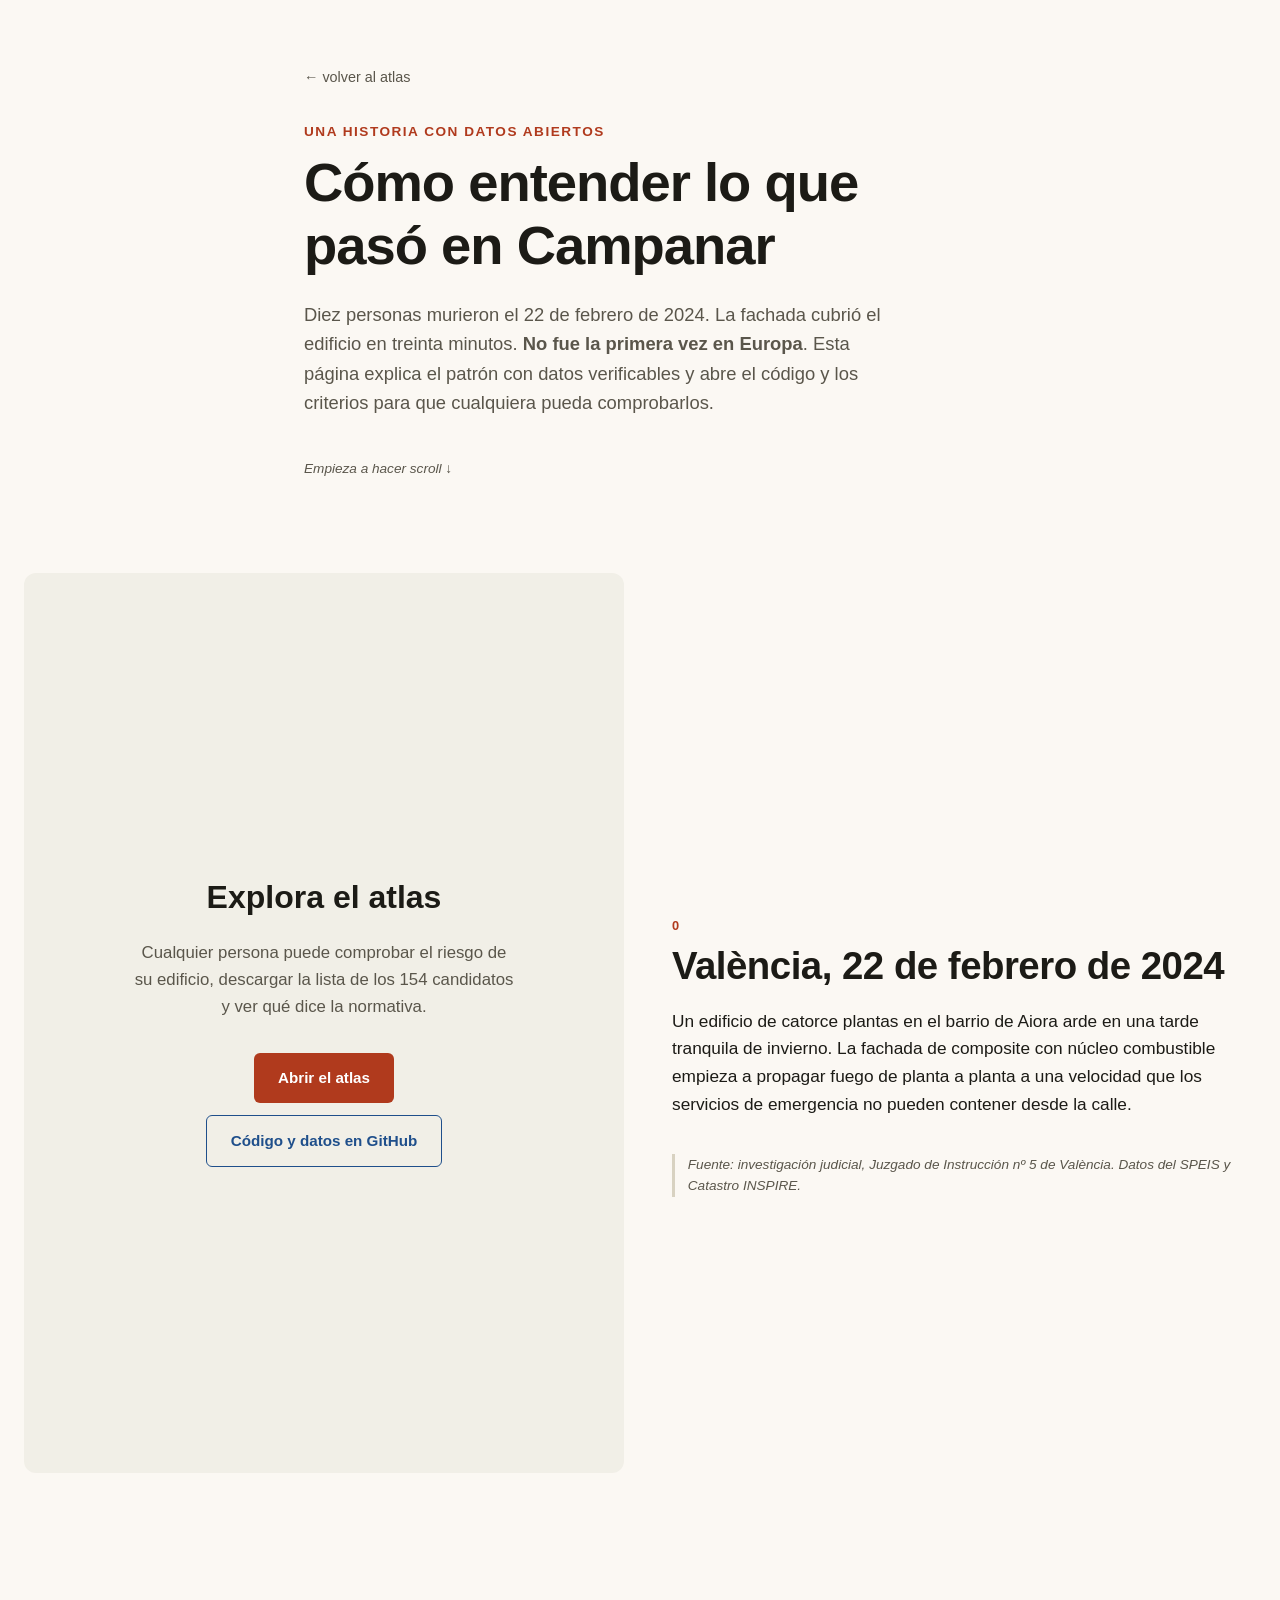
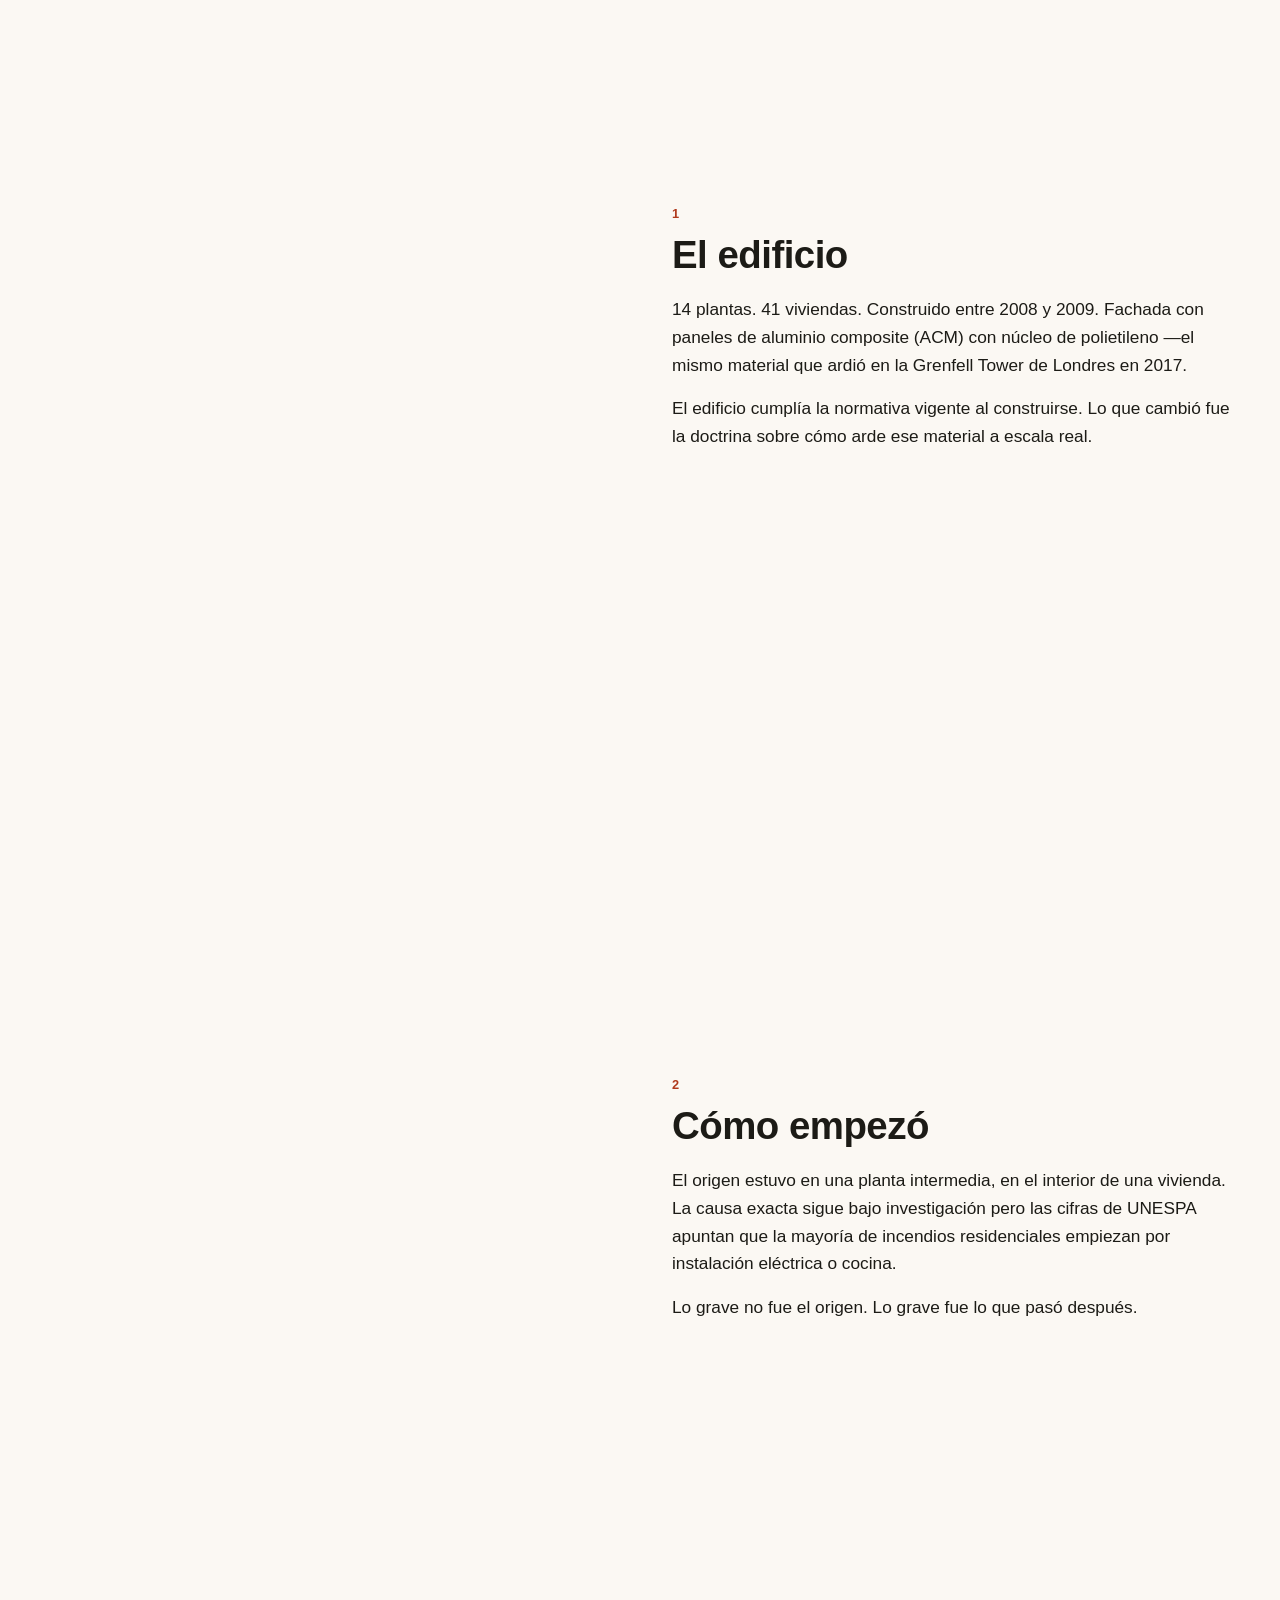
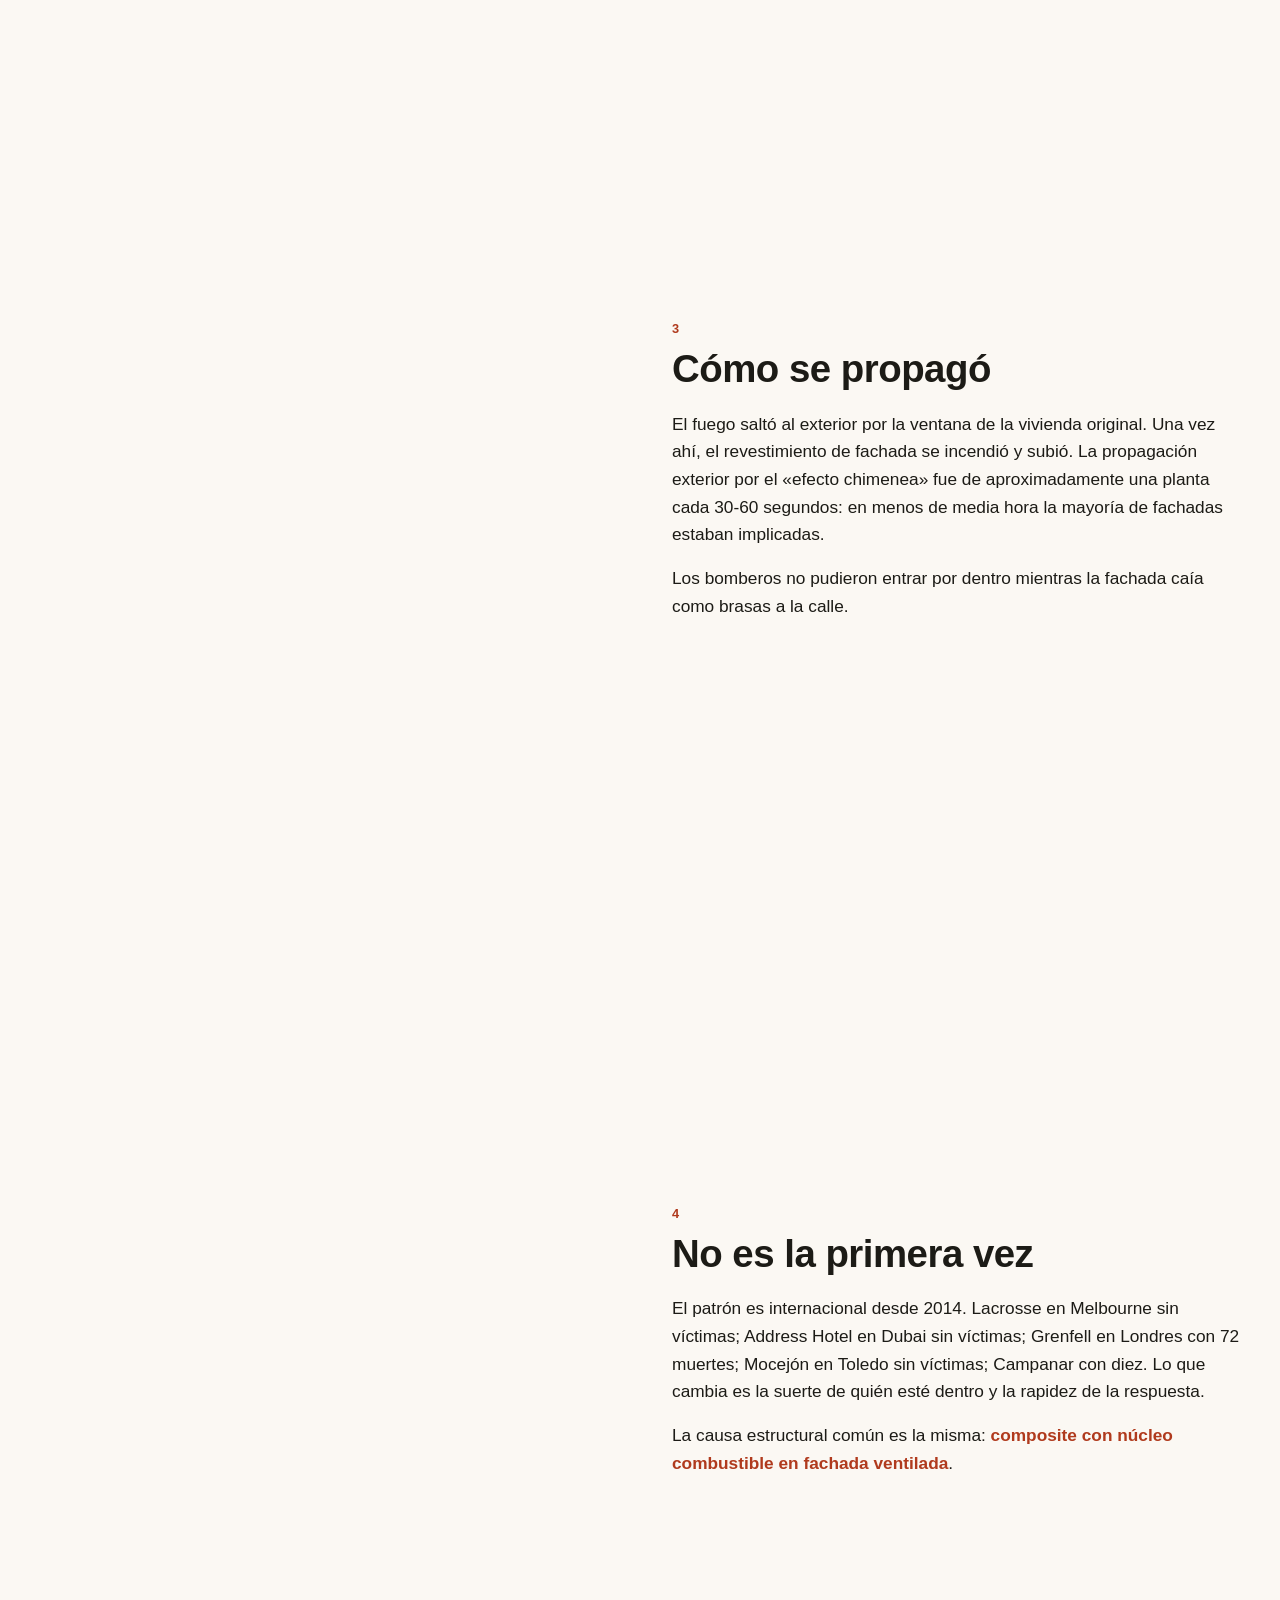
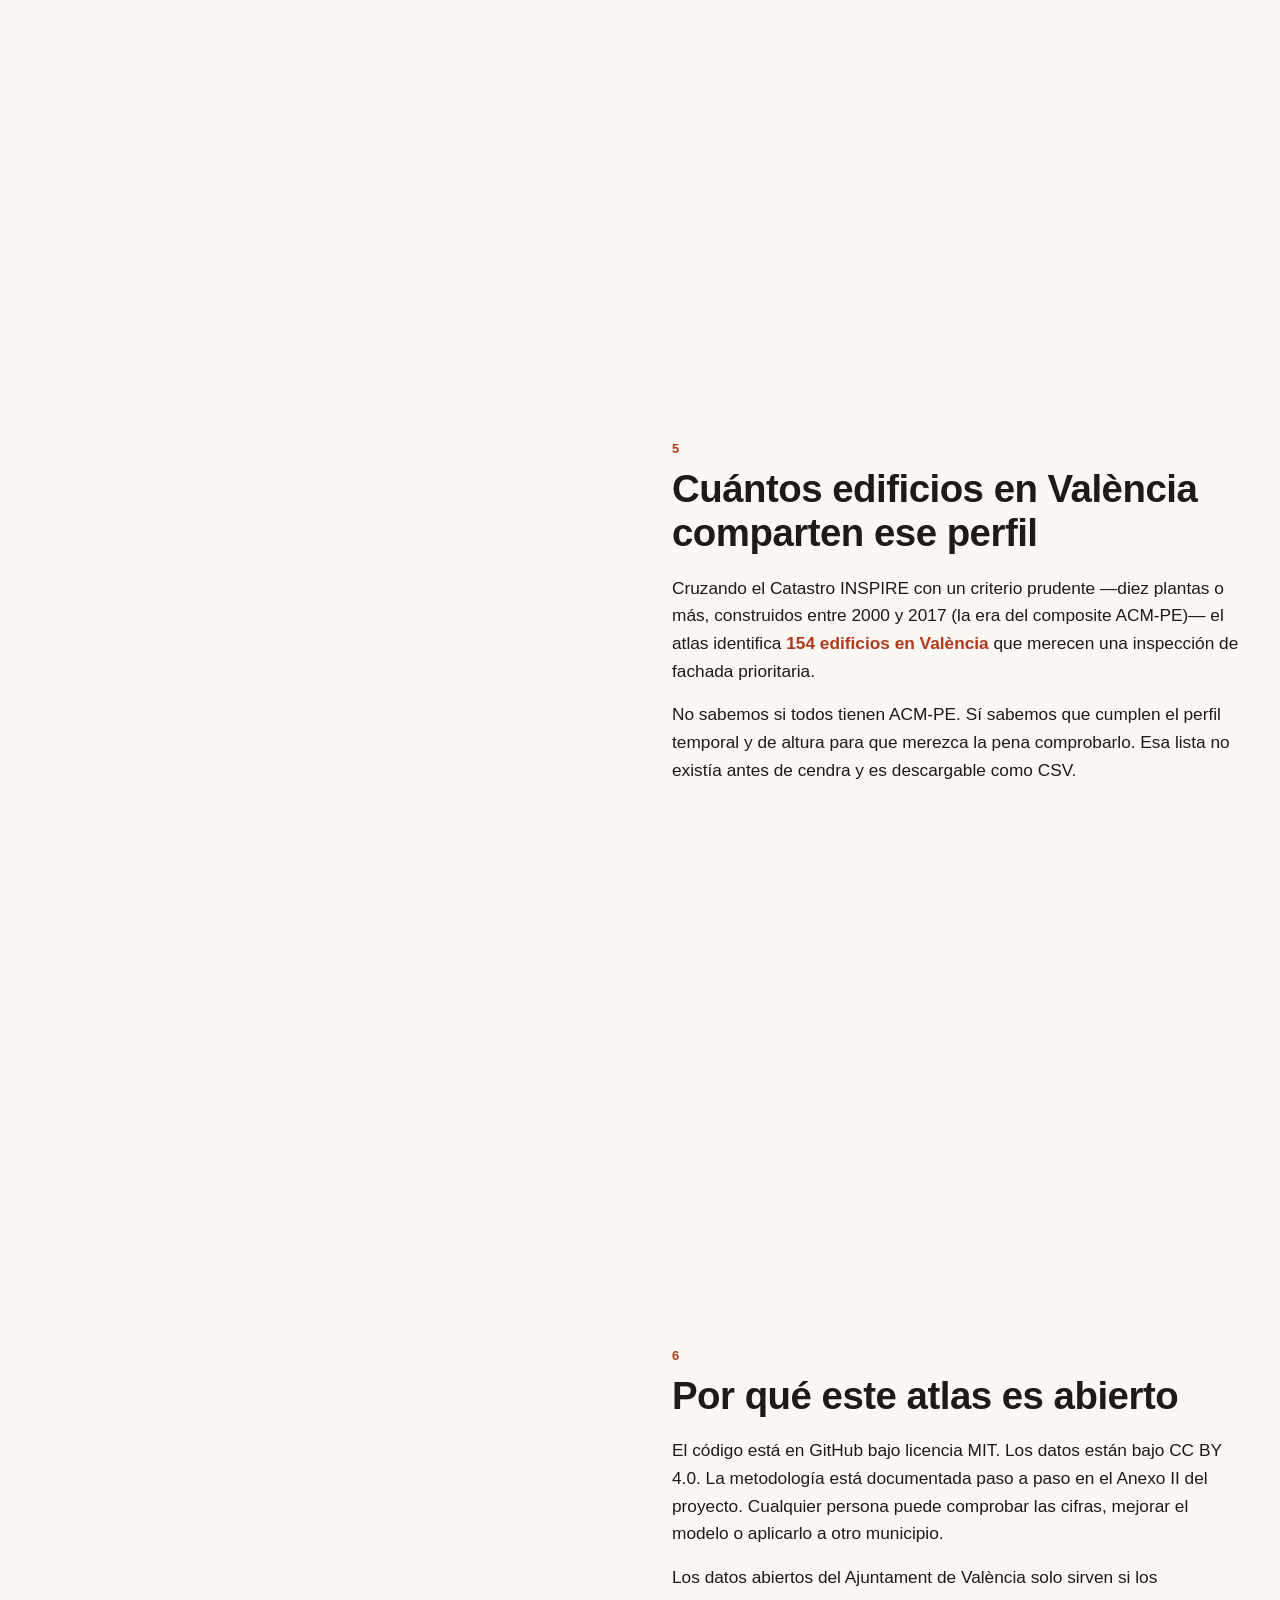
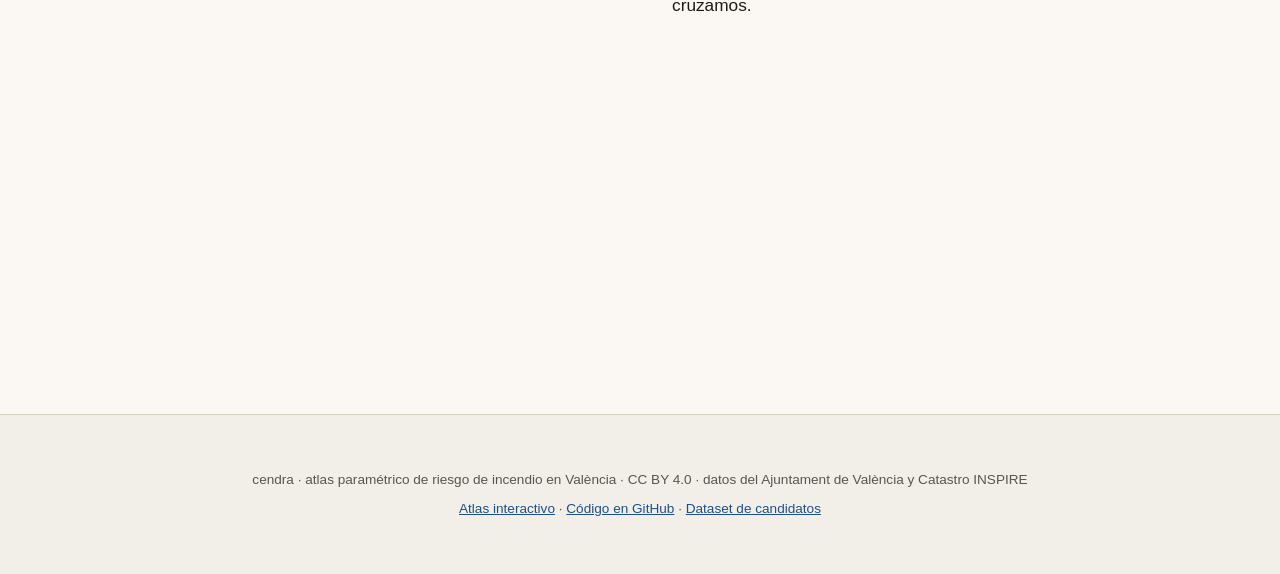
==== web/historia.html @ 59bf1569 "Página /historia: scrollytelling de Campanar con datos abiertos Una narrativa larga (7 pasos · 7 esc" ====
<!DOCTYPE html>
<html lang="es">
<head>
<meta charset="UTF-8">
<meta name="viewport" content="width=device-width, initial-scale=1.0">
<title>cendra · qué pasó en Campanar y cómo entenderlo con datos</title>
<meta name="description" content="Scrollytelling: el incendio de Campanar paso a paso, los 154 edificios con perfil parecido en València y la cronología internacional de fachadas combustibles desde Lacrosse 2014 hasta hoy.">
<meta name="author" content="Iñaki Martín Sorribes">

<meta property="og:type" content="article">
<meta property="og:locale" content="es_ES">
<meta property="og:site_name" content="cendra · atlas de riesgo de incendio">
<meta property="og:title" content="Cómo entender Campanar con datos abiertos">
<meta property="og:description" content="El incendio paso a paso, el patrón internacional desde Grenfell, y los 154 edificios de València con perfil parecido. Una historia para leer haciendo scroll.">
<meta property="og:url" content="https://cendra.pages.dev/historia.html">
<meta property="og:image" content="https://cendra.pages.dev/og-image.png">

<link rel="icon" href="data:image/svg+xml,%3Csvg xmlns='http://www.w3.org/2000/svg' viewBox='0 0 100 100'%3E%3Crect width='100' height='100' rx='18' fill='%23fbf8f3'/%3E%3Cpath d='M50 16 L78 70 L22 70 Z' fill='%23b03a1d'/%3E%3Cpath d='M50 38 L66 64 L34 64 Z' fill='%23fbf8f3'/%3E%3C/svg%3E">
<link rel="stylesheet" href="historia.css?v=1">
</head>
<body>

<header class="hero-historia">
  <a href="index.html" class="volver">← volver al atlas</a>
  <p class="pretitulo">Una historia con datos abiertos</p>
  <h1>Cómo entender lo que pasó en Campanar</h1>
  <p class="subtitulo">Diez personas murieron el 22 de febrero de 2024. La fachada cubrió el edificio en treinta minutos. <strong>No fue la primera vez en Europa</strong>. Esta página explica el patrón con datos verificables y abre el código y los criterios para que cualquiera pueda comprobarlos.</p>
  <p class="cta-scroll">Empieza a hacer scroll ↓</p>
</header>

<!-- Contenedor scrollytelling: a la izquierda los pasos del relato,
     a la derecha el «escenario» fijo que va cambiando según el paso. -->
<section class="scrolly">
  <div class="escenario" id="escenario">
    <div class="escena escena-mapa activa" data-escena="0">
      <div class="mapa-mock"></div>
      <div class="ann">València</div>
    </div>

    <div class="escena escena-edificio" data-escena="1">
      <div class="edif-svg">
        <svg viewBox="0 0 200 320" width="100%" height="100%">
          <rect x="40" y="60" width="120" height="240" fill="#3a3530" stroke="#1c1b16" stroke-width="2"/>
          <g class="ventanas">
            <!-- 14 plantas x 4 ventanas -->
          </g>
          <text x="100" y="40" text-anchor="middle" font-size="14" fill="#1c1b16" font-weight="700">14 plantas · Aiora</text>
        </svg>
      </div>
    </div>

    <div class="escena escena-fuego" data-escena="2">
      <div class="edif-svg">
        <svg viewBox="0 0 200 320" width="100%" height="100%">
          <rect x="40" y="60" width="120" height="240" fill="#3a3530" stroke="#1c1b16" stroke-width="2"/>
          <rect x="40" y="220" width="120" height="80" fill="#b03a1d" opacity="0.9">
            <animate attributeName="opacity" values="0.6;1;0.7;1" dur="1.5s" repeatCount="indefinite"/>
          </rect>
          <text x="100" y="40" text-anchor="middle" font-size="13" fill="#1c1b16" font-weight="700">Origen: planta intermedia</text>
        </svg>
      </div>
    </div>

    <div class="escena escena-propaga" data-escena="3">
      <div class="edif-svg">
        <svg viewBox="0 0 200 320" width="100%" height="100%">
          <rect x="40" y="60" width="120" height="240" fill="#3a3530" stroke="#1c1b16" stroke-width="2"/>
          <rect x="40" y="60" width="120" height="240" fill="url(#fuego)" opacity="0.85"/>
          <defs>
            <linearGradient id="fuego" x1="0" y1="100%" x2="0" y2="0%">
              <stop offset="0%" stop-color="#b03a1d"/>
              <stop offset="50%" stop-color="#e57a37"/>
              <stop offset="100%" stop-color="#f5b400"/>
            </linearGradient>
          </defs>
          <text x="100" y="40" text-anchor="middle" font-size="13" fill="#1c1b16" font-weight="700">Fachada envuelta · 30 min</text>
        </svg>
      </div>
    </div>

    <div class="escena escena-cronologia" data-escena="4">
      <ol class="cronologia-svg">
        <li><span class="anyo">2014</span> Lacrosse · Melbourne · 0 muertes</li>
        <li><span class="anyo">2015</span> Address Hotel · Dubai · 0 muertes</li>
        <li class="grenfell"><span class="anyo">2017</span> Grenfell Tower · Londres · <strong>72 muertes</strong></li>
        <li><span class="anyo">2022</span> Mocejón · Toledo · 0 muertes</li>
        <li class="campanar"><span class="anyo">2024</span> Campanar · València · <strong>10 muertes</strong></li>
      </ol>
    </div>

    <div class="escena escena-mapa-154" data-escena="5">
      <div class="mapa-mock-154">
        <span class="cifra-grande">154</span>
        <span class="cifra-pie">edificios con perfil parecido</span>
      </div>
    </div>

    <div class="escena escena-cta" data-escena="6">
      <div class="cta-final">
        <h2>Explora el atlas</h2>
        <p>Cualquier persona puede comprobar el riesgo de su edificio, descargar la lista de los 154 candidatos y ver qué dice la normativa.</p>
        <a class="boton-cta" href="index.html">Abrir el atlas</a>
        <a class="boton-cta-sec" href="https://github.com/imartinsorribes/cendra" target="_blank" rel="noopener">Código y datos en GitHub</a>
      </div>
    </div>
  </div>

  <div class="texto">
    <div class="paso" data-paso="0">
      <p class="numero">0</p>
      <h2>València, 22 de febrero de 2024</h2>
      <p>Un edificio de catorce plantas en el barrio de Aiora arde en una tarde tranquila de invierno. La fachada de composite con núcleo combustible empieza a propagar fuego de planta a planta a una velocidad que los servicios de emergencia no pueden contener desde la calle.</p>
      <p class="fuente">Fuente: investigación judicial, Juzgado de Instrucción nº 5 de València. Datos del SPEIS y Catastro INSPIRE.</p>
    </div>

    <div class="paso" data-paso="1">
      <p class="numero">1</p>
      <h2>El edificio</h2>
      <p>14 plantas. 41 viviendas. Construido entre 2008 y 2009. Fachada con paneles de aluminio composite (ACM) con núcleo de polietileno —el mismo material que ardió en la Grenfell Tower de Londres en 2017.</p>
      <p>El edificio cumplía la normativa vigente al construirse. Lo que cambió fue la doctrina sobre cómo arde ese material a escala real.</p>
    </div>

    <div class="paso" data-paso="2">
      <p class="numero">2</p>
      <h2>Cómo empezó</h2>
      <p>El origen estuvo en una planta intermedia, en el interior de una vivienda. La causa exacta sigue bajo investigación pero las cifras de UNESPA apuntan que la mayoría de incendios residenciales empiezan por instalación eléctrica o cocina.</p>
      <p>Lo grave no fue el origen. Lo grave fue lo que pasó después.</p>
    </div>

    <div class="paso" data-paso="3">
      <p class="numero">3</p>
      <h2>Cómo se propagó</h2>
      <p>El fuego saltó al exterior por la ventana de la vivienda original. Una vez ahí, el revestimiento de fachada se incendió y subió. La propagación exterior por el «efecto chimenea» fue de aproximadamente una planta cada 30-60 segundos: en menos de media hora la mayoría de fachadas estaban implicadas.</p>
      <p>Los bomberos no pudieron entrar por dentro mientras la fachada caía como brasas a la calle.</p>
    </div>

    <div class="paso" data-paso="4">
      <p class="numero">4</p>
      <h2>No es la primera vez</h2>
      <p>El patrón es internacional desde 2014. Lacrosse en Melbourne sin víctimas; Address Hotel en Dubai sin víctimas; Grenfell en Londres con 72 muertes; Mocejón en Toledo sin víctimas; Campanar con diez. Lo que cambia es la suerte de quién esté dentro y la rapidez de la respuesta.</p>
      <p>La causa estructural común es la misma: <strong>composite con núcleo combustible en fachada ventilada</strong>.</p>
    </div>

    <div class="paso" data-paso="5">
      <p class="numero">5</p>
      <h2>Cuántos edificios en València comparten ese perfil</h2>
      <p>Cruzando el Catastro INSPIRE con un criterio prudente —diez plantas o más, construidos entre 2000 y 2017 (la era del composite ACM-PE)— el atlas identifica <strong>154 edificios en València</strong> que merecen una inspección de fachada prioritaria.</p>
      <p>No sabemos si todos tienen ACM-PE. Sí sabemos que cumplen el perfil temporal y de altura para que merezca la pena comprobarlo. Esa lista no existía antes de cendra y es descargable como CSV.</p>
    </div>

    <div class="paso" data-paso="6">
      <p class="numero">6</p>
      <h2>Por qué este atlas es abierto</h2>
      <p>El código está en GitHub bajo licencia MIT. Los datos están bajo CC BY 4.0. La metodología está documentada paso a paso en el Anexo II del proyecto. Cualquier persona puede comprobar las cifras, mejorar el modelo o aplicarlo a otro municipio.</p>
      <p>Los datos abiertos del Ajuntament de València solo sirven si los cruzamos.</p>
    </div>
  </div>
</section>

<footer class="footer-historia">
  <p>cendra · atlas paramétrico de riesgo de incendio en València · CC BY 4.0 · datos del Ajuntament de València y Catastro INSPIRE</p>
  <p><a href="index.html">Atlas interactivo</a> · <a href="https://github.com/imartinsorribes/cendra" target="_blank" rel="noopener">Código en GitHub</a> · <a href="data/candidatos_campanar_completo.json" target="_blank" rel="noopener">Dataset de candidatos</a></p>
</footer>

<script src="historia.js?v=1"></script>
</body>
</html>
---- web/historia.css ----
/* historia.css · Scrollytelling de Campanar */

:root {
  --bg: #fbf8f3;
  --bg-panel: #f1efe7;
  --texto: #1c1b16;
  --acento: #b03a1d;
  --azul: #1f4f8b;
  --linea: #d8d2c1;
  --ceniza: #5a564b;
}

* { box-sizing: border-box; }

html, body {
  margin: 0;
  padding: 0;
  background: var(--bg);
  color: var(--texto);
  font-family: -apple-system, BlinkMacSystemFont, "Segoe UI", Roboto, sans-serif;
  font-size: 16px;
  line-height: 1.6;
}

a { color: var(--azul); }

/* === Hero === */

.hero-historia {
  max-width: 720px;
  margin: 0 auto;
  padding: 4rem 1.5rem 5rem;
  text-align: left;
}

.volver {
  font-size: 0.9rem;
  color: var(--ceniza);
  text-decoration: none;
  display: inline-block;
  margin-bottom: 2rem;
}
.volver:hover { color: var(--acento); }

.pretitulo {
  font-size: 0.85rem;
  text-transform: uppercase;
  letter-spacing: 1.5px;
  color: var(--acento);
  font-weight: 700;
  margin: 0 0 0.6rem;
}

.hero-historia h1 {
  font-size: clamp(2rem, 5vw, 3.4rem);
  line-height: 1.15;
  font-weight: 800;
  margin: 0 0 1.4rem;
  letter-spacing: -1px;
}

.subtitulo {
  font-size: 1.15rem;
  color: var(--ceniza);
  max-width: 600px;
  margin: 0 0 2.5rem;
}

.cta-scroll {
  font-size: 0.85rem;
  color: var(--ceniza);
  font-style: italic;
}

/* === Scrollytelling === */

.scrolly {
  display: grid;
  grid-template-columns: 1fr 1fr;
  gap: 0;
  max-width: 1280px;
  margin: 0 auto;
  padding: 0 1.5rem 5rem;
}

.escenario {
  position: sticky;
  top: 0;
  height: 100vh;
  display: flex;
  align-items: center;
  justify-content: center;
  background: var(--bg-panel);
  border-radius: 12px;
  margin-right: 1rem;
  overflow: hidden;
}

.escena {
  position: absolute;
  inset: 0;
  display: flex;
  align-items: center;
  justify-content: center;
  opacity: 0;
  transform: translateY(20px);
  transition: opacity 0.6s ease, transform 0.6s ease;
  padding: 2rem;
}

.escena.activa {
  opacity: 1;
  transform: translateY(0);
}

.texto {
  padding: 4rem 0 0 1rem;
}

.paso {
  min-height: 95vh;
  display: flex;
  flex-direction: column;
  justify-content: center;
  padding: 2rem 1rem;
  margin-bottom: 1rem;
}

.paso .numero {
  font-size: 0.8rem;
  font-weight: 700;
  color: var(--acento);
  letter-spacing: 2px;
  text-transform: uppercase;
  margin: 0 0 0.5rem;
}

.paso h2 {
  font-size: clamp(1.5rem, 3.5vw, 2.4rem);
  font-weight: 800;
  line-height: 1.15;
  margin: 0 0 1.2rem;
  letter-spacing: -0.5px;
}

.paso p {
  font-size: 1.08rem;
  margin: 0 0 1rem;
  color: var(--texto);
}

.paso p strong {
  color: var(--acento);
  font-weight: 700;
}

.paso .fuente {
  font-size: 0.85rem;
  color: var(--ceniza);
  font-style: italic;
  border-left: 3px solid var(--linea);
  padding-left: 0.8rem;
  margin-top: 1.2rem;
}

/* === Escenas individuales === */

.mapa-mock {
  width: 80%;
  max-width: 380px;
  aspect-ratio: 1;
  background:
    radial-gradient(ellipse at 60% 50%, #f5b400 0%, transparent 30%),
    radial-gradient(ellipse at 35% 60%, #e57a37 0%, transparent 25%),
    radial-gradient(ellipse at 50% 35%, #6e9d4c 0%, transparent 35%),
    var(--bg-panel);
  border-radius: 12px;
  border: 1px solid var(--linea);
  position: relative;
}

.ann {
  position: absolute;
  top: 50%; left: 50%;
  transform: translate(-50%, -50%);
  font-weight: 800;
  font-size: 1.4rem;
  color: var(--texto);
  background: rgba(251, 248, 243, 0.9);
  padding: 0.4rem 1rem;
  border-radius: 8px;
}

.edif-svg {
  width: 60%;
  max-width: 280px;
  height: 80%;
}

.cronologia-svg {
  list-style: none;
  padding: 0;
  margin: 0;
  font-size: 1.05rem;
  width: 80%;
  max-width: 420px;
}

.cronologia-svg li {
  padding: 0.7rem 1rem;
  margin: 0.4rem 0;
  background: var(--bg);
  border-left: 4px solid var(--linea);
  border-radius: 4px;
  display: flex;
  align-items: baseline;
  gap: 0.8rem;
}

.cronologia-svg li.grenfell { border-left-color: var(--acento); }
.cronologia-svg li.campanar {
  border-left-color: var(--acento);
  background: rgba(176, 58, 29, 0.08);
  font-weight: 600;
}
.cronologia-svg .anyo {
  font-weight: 800;
  color: var(--acento);
  min-width: 3rem;
}

.mapa-mock-154 {
  display: flex;
  flex-direction: column;
  align-items: center;
  text-align: center;
  background:
    radial-gradient(circle at 30% 50%, #b03a1d 0%, transparent 12%),
    radial-gradient(circle at 60% 30%, #b03a1d 0%, transparent 12%),
    radial-gradient(circle at 50% 60%, #b03a1d 0%, transparent 12%),
    radial-gradient(circle at 70% 70%, #b03a1d 0%, transparent 12%),
    radial-gradient(circle at 25% 25%, #b03a1d 0%, transparent 10%),
    radial-gradient(circle at 80% 50%, #b03a1d 0%, transparent 10%),
    radial-gradient(circle at 45% 80%, #b03a1d 0%, transparent 12%),
    var(--bg-panel);
  width: 80%;
  max-width: 420px;
  aspect-ratio: 1;
  border-radius: 12px;
  border: 1px solid var(--linea);
  justify-content: center;
}

.cifra-grande {
  font-size: clamp(4.5rem, 12vw, 7.5rem);
  font-weight: 900;
  color: var(--acento);
  line-height: 1;
  letter-spacing: -3px;
}

.cifra-pie {
  font-size: 1rem;
  color: var(--texto);
  margin-top: 0.4rem;
  font-weight: 600;
  background: rgba(251, 248, 243, 0.95);
  padding: 0.2rem 0.7rem;
  border-radius: 6px;
}

.cta-final {
  text-align: center;
  max-width: 380px;
}

.cta-final h2 {
  font-size: 2rem;
  font-weight: 800;
  margin: 0 0 1rem;
}

.cta-final p {
  font-size: 1.05rem;
  color: var(--ceniza);
  margin-bottom: 1.6rem;
}

.boton-cta, .boton-cta-sec {
  display: inline-block;
  margin: 0.4rem 0.3rem;
  padding: 0.8rem 1.5rem;
  border-radius: 6px;
  text-decoration: none;
  font-weight: 700;
  font-size: 0.95rem;
}

.boton-cta {
  background: var(--acento);
  color: white;
}
.boton-cta:hover { background: #8a2e16; }

.boton-cta-sec {
  background: transparent;
  color: var(--azul);
  border: 1.5px solid var(--azul);
}
.boton-cta-sec:hover { background: var(--azul); color: white; }

/* === Footer === */

.footer-historia {
  padding: 3rem 1.5rem;
  text-align: center;
  font-size: 0.85rem;
  color: var(--ceniza);
  border-top: 1px solid var(--linea);
  background: var(--bg-panel);
}
.footer-historia p { margin: 0.4rem 0; }

/* === Móvil: el escenario va arriba pequeño y los textos debajo === */

@media (max-width: 800px) {
  .scrolly {
    grid-template-columns: 1fr;
    padding: 0 1rem 3rem;
  }
  .escenario {
    height: 40vh;
    margin-right: 0;
    margin-bottom: 1rem;
    top: 0;
  }
  .texto { padding: 2rem 0 0; }
  .paso { min-height: 70vh; }
  .hero-historia { padding: 2.5rem 1rem 3rem; }
}
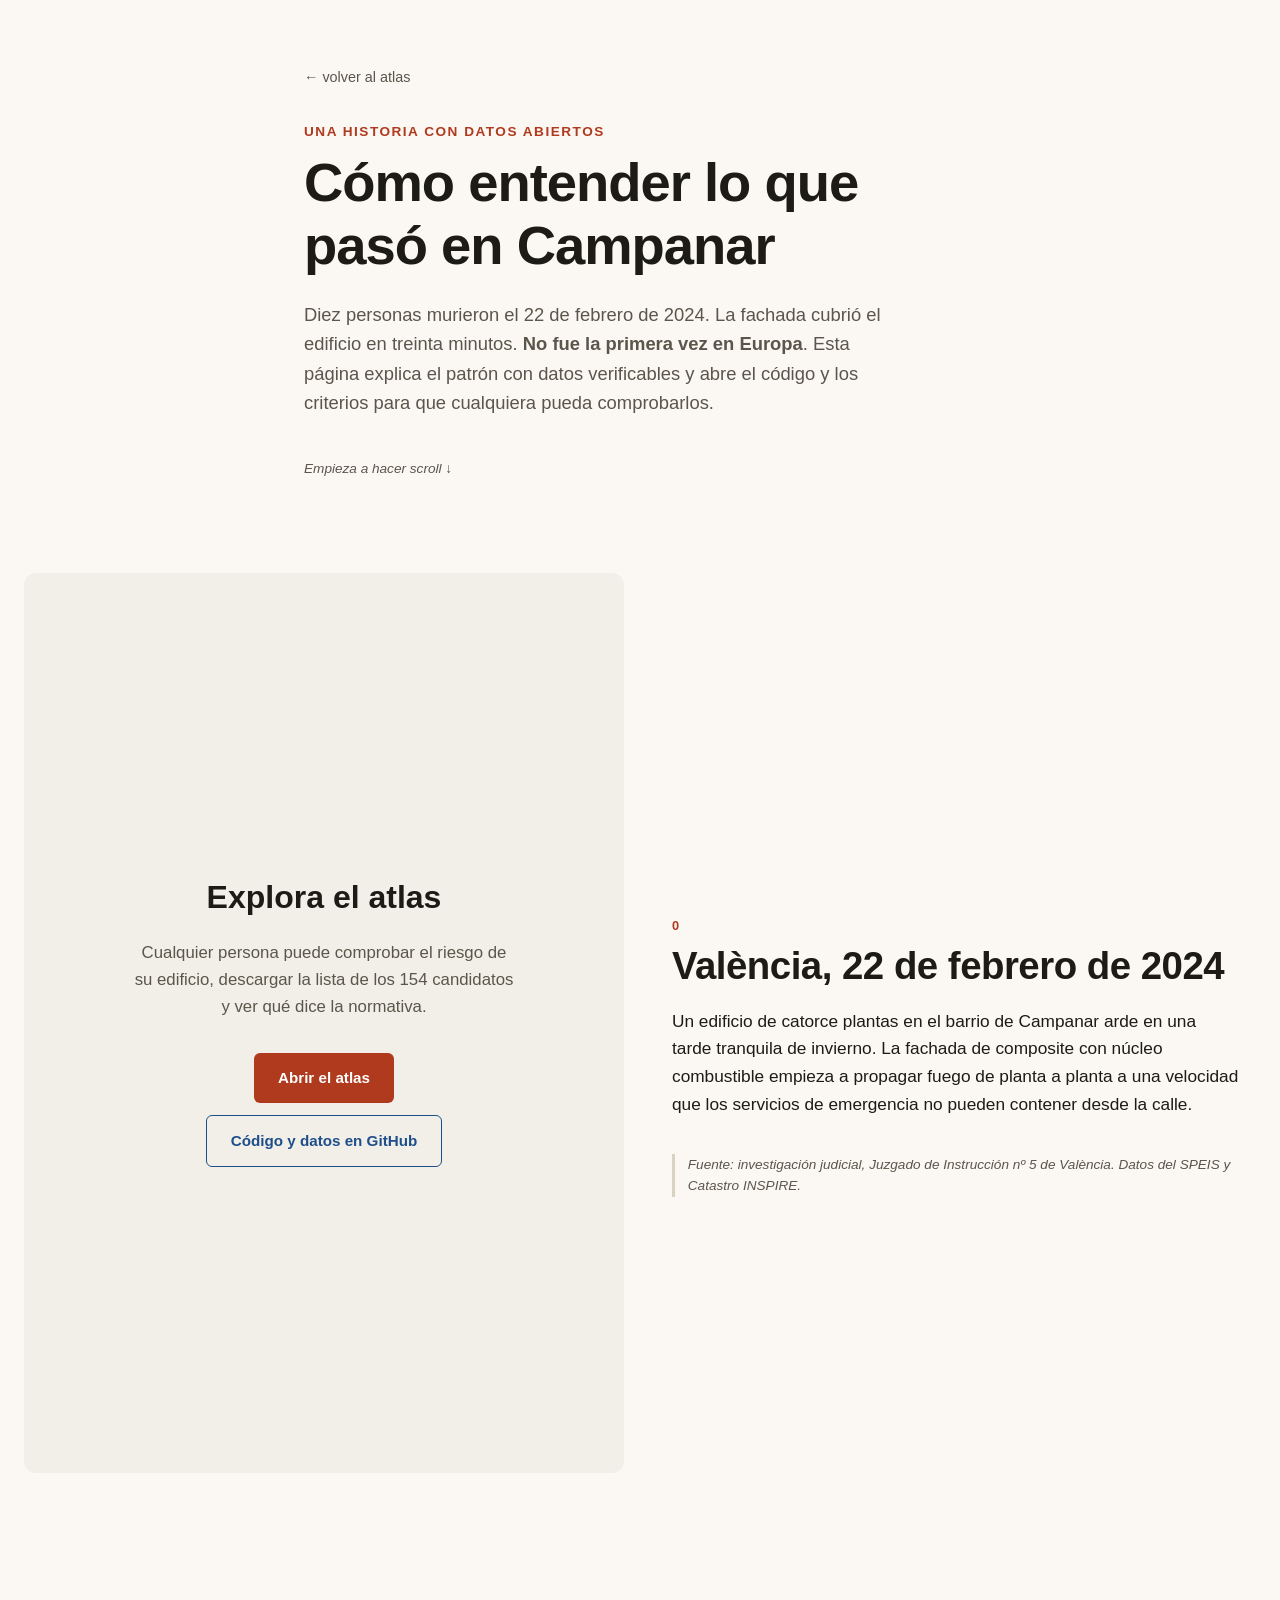
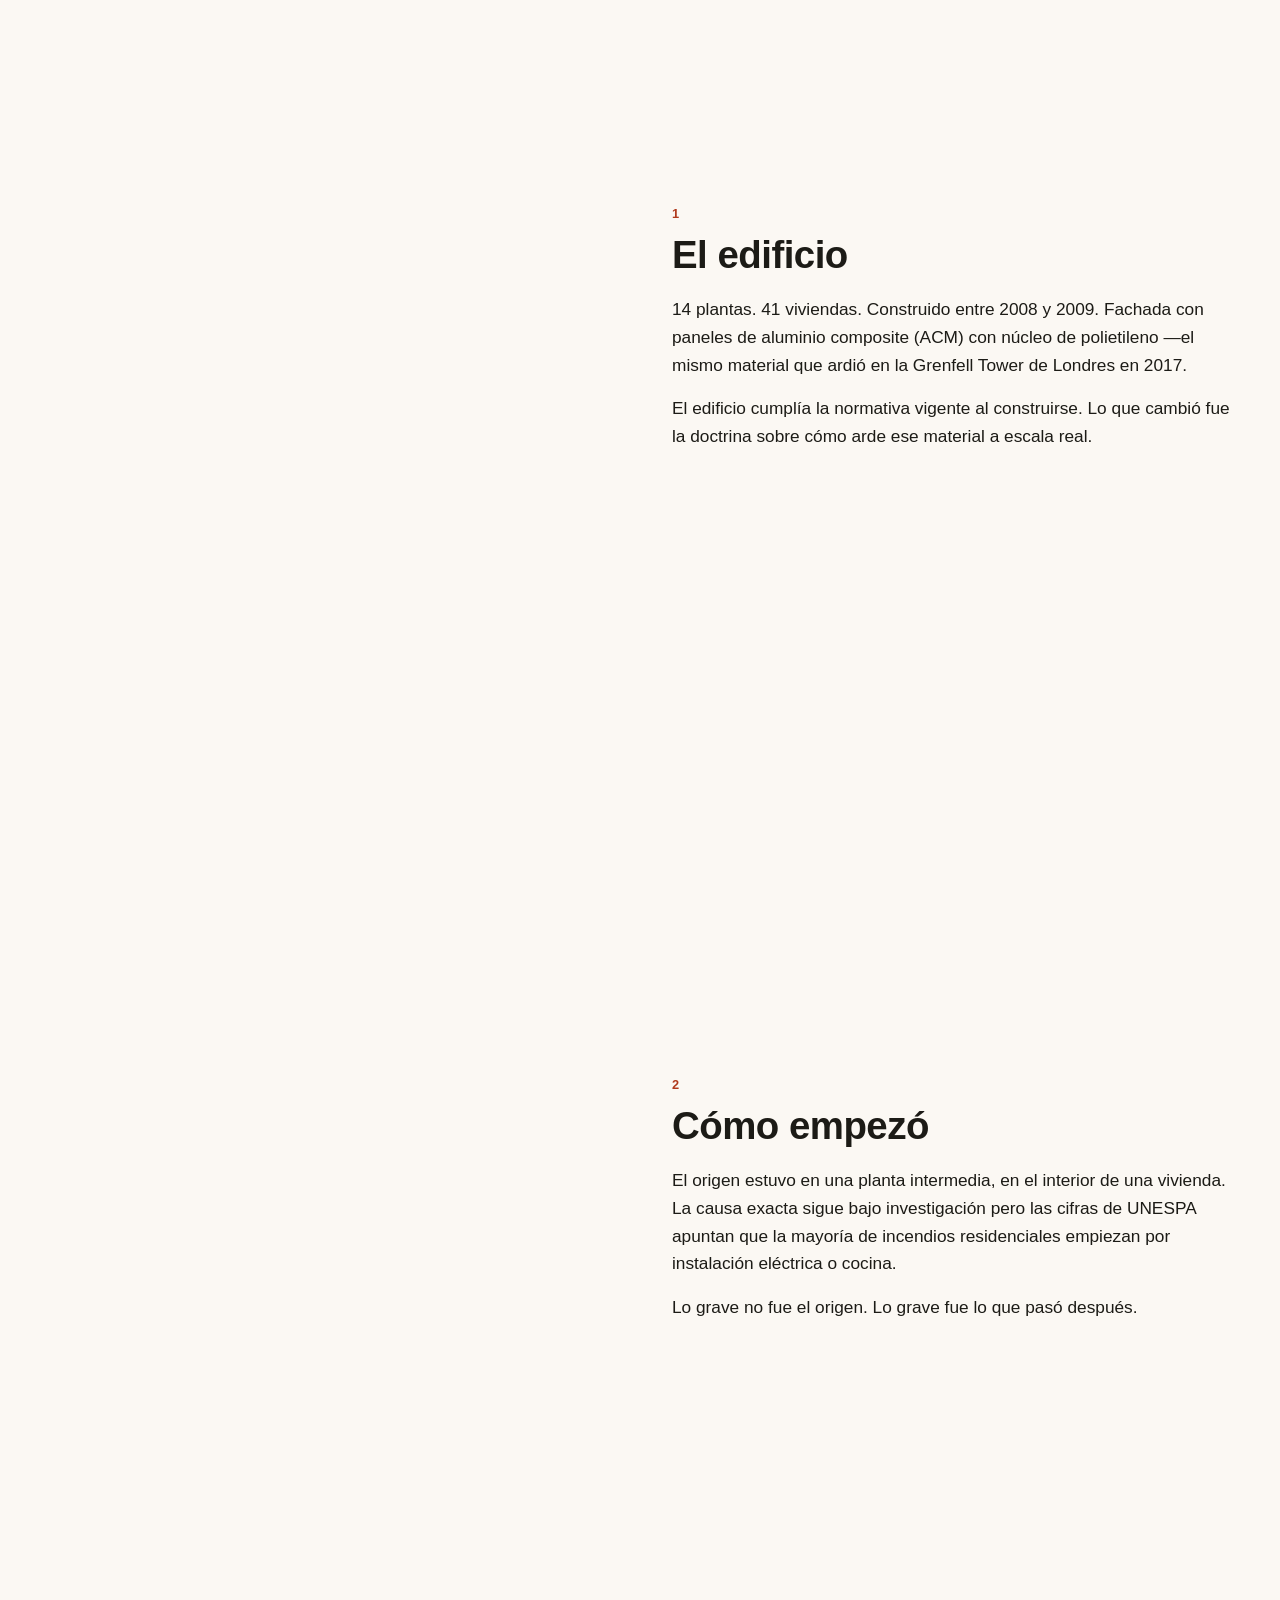
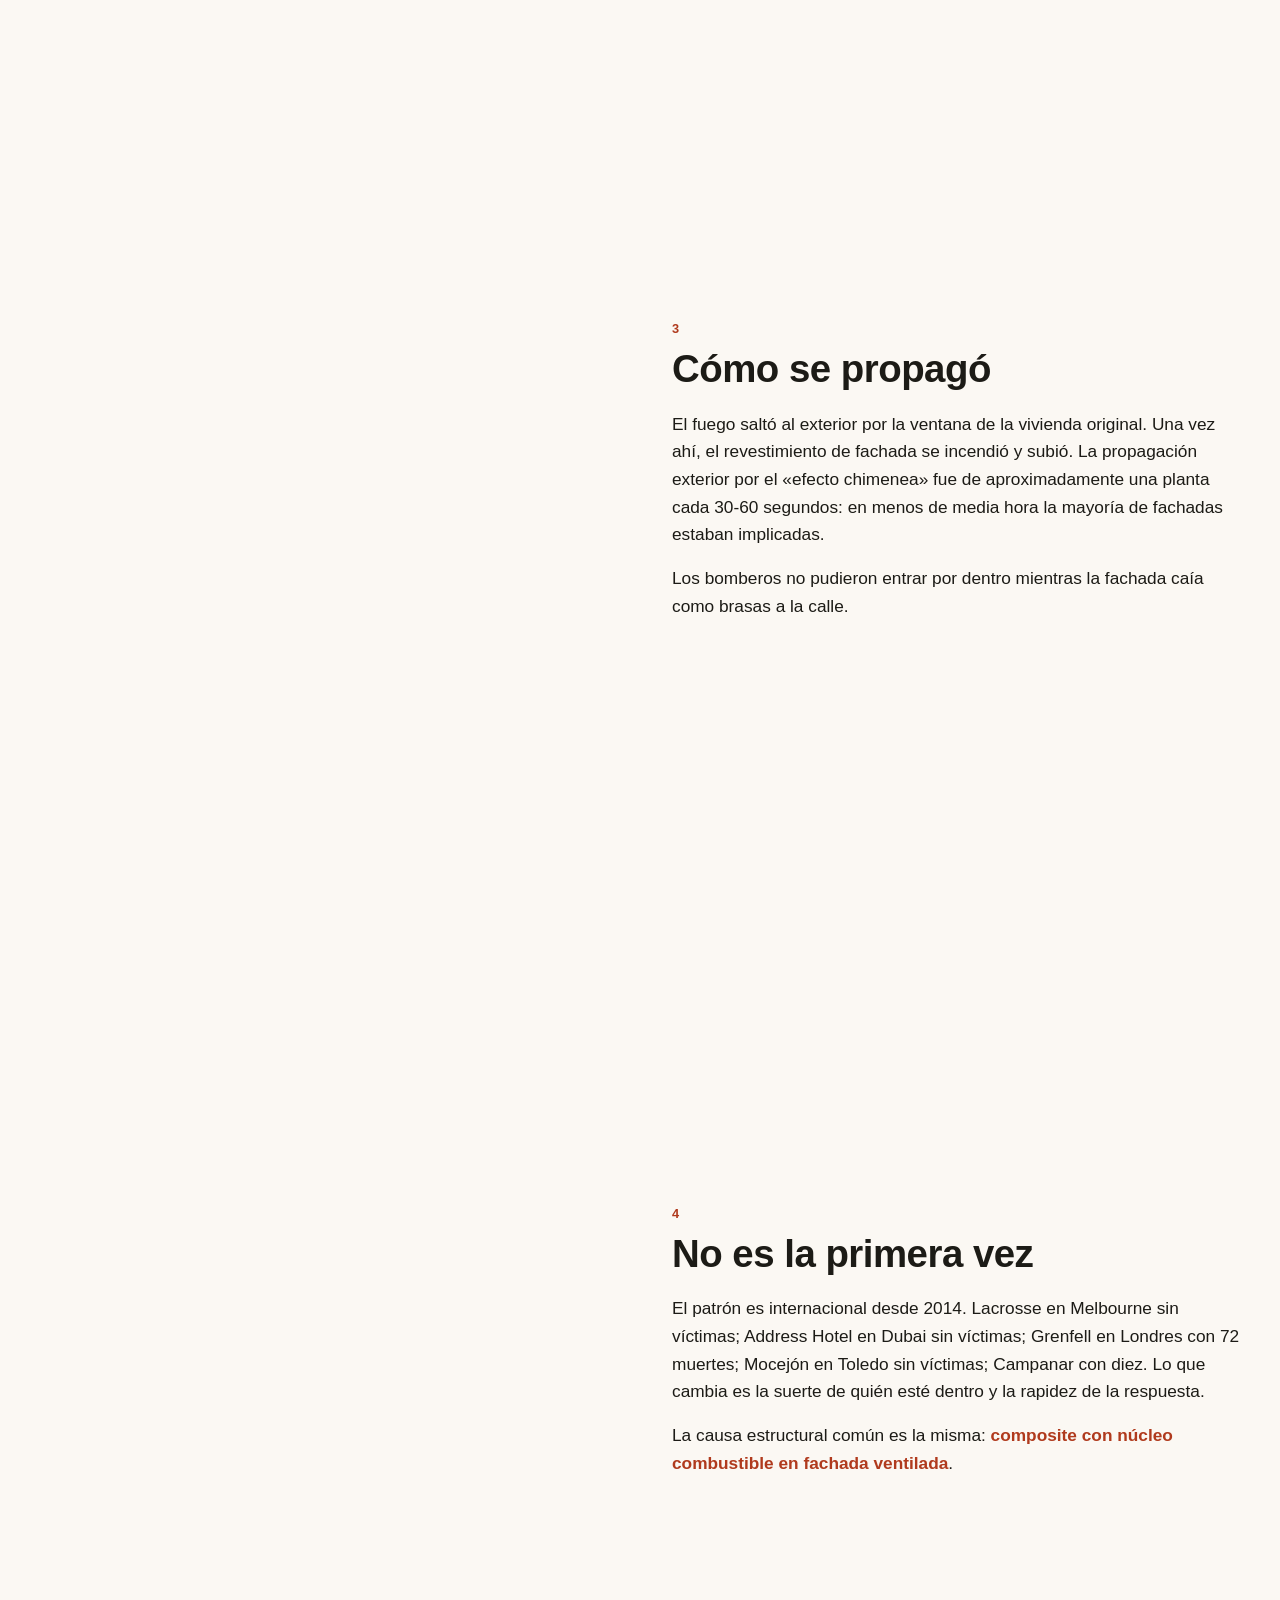
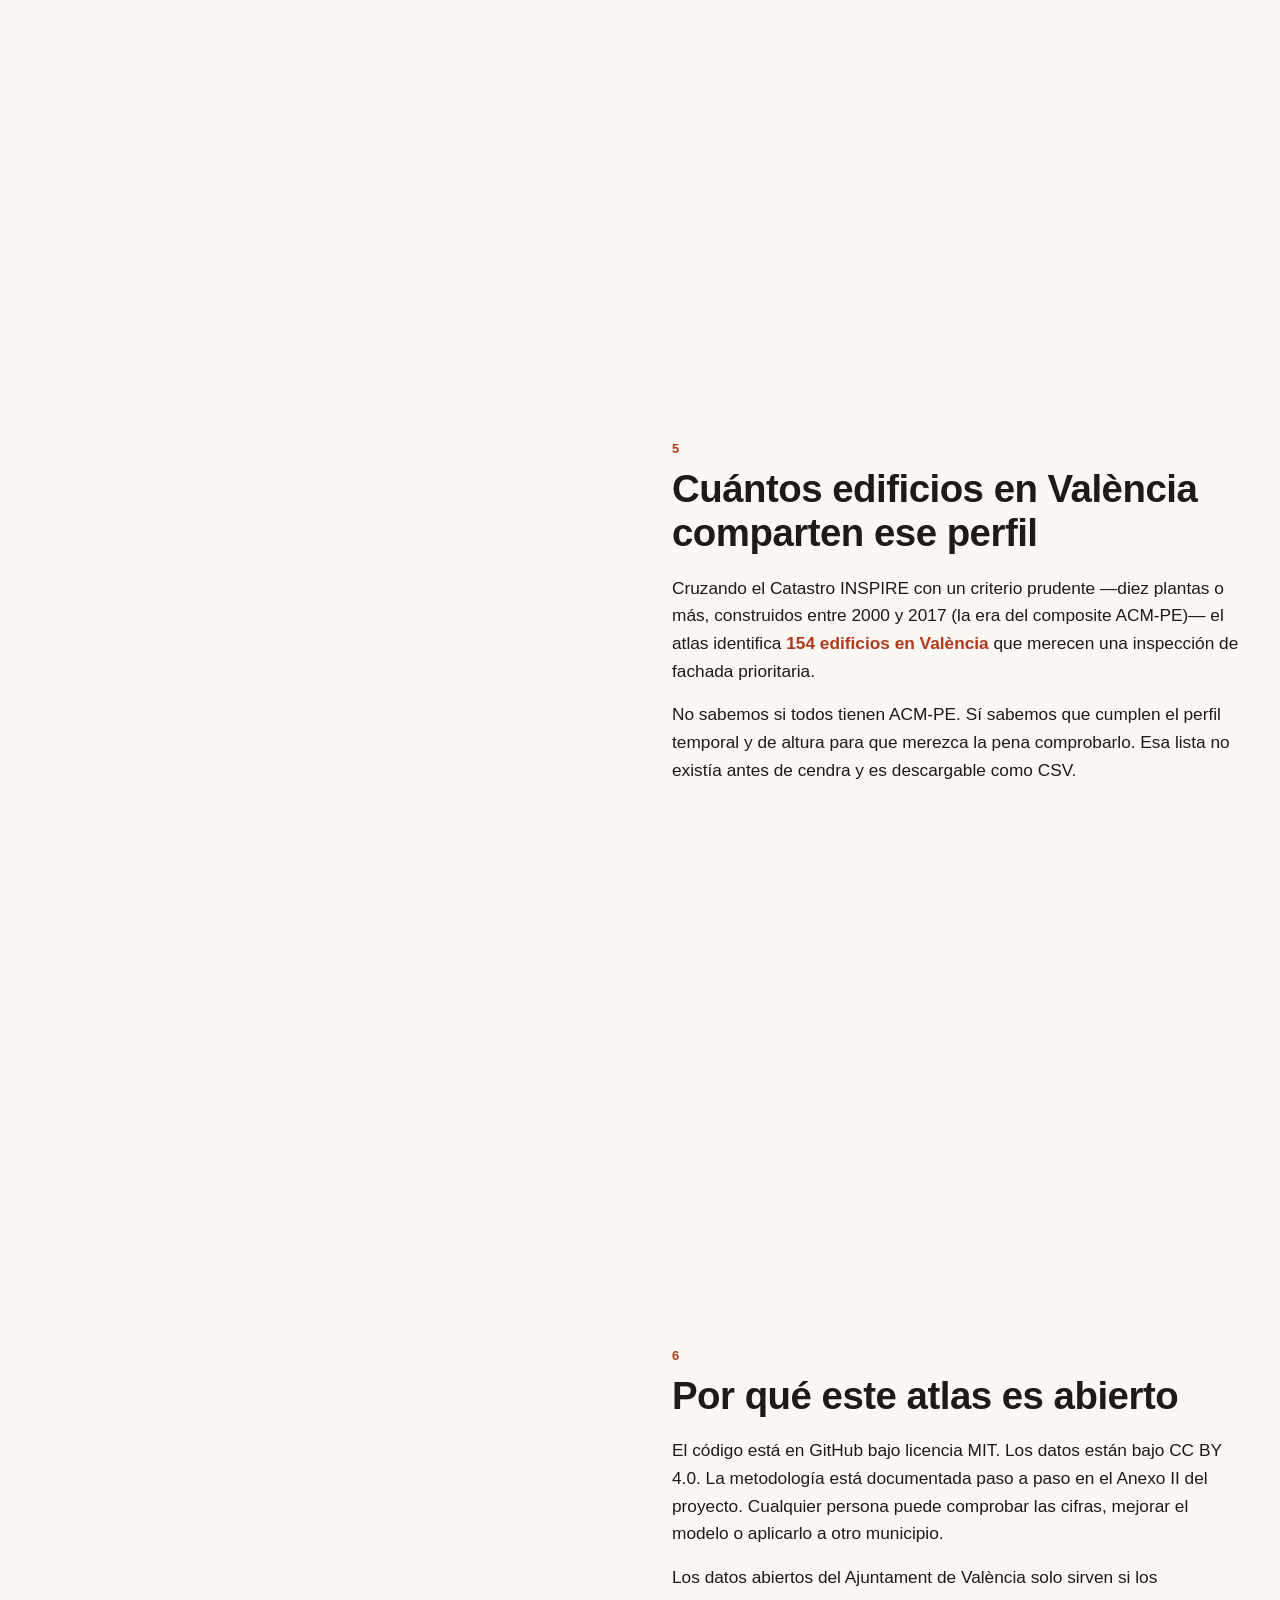
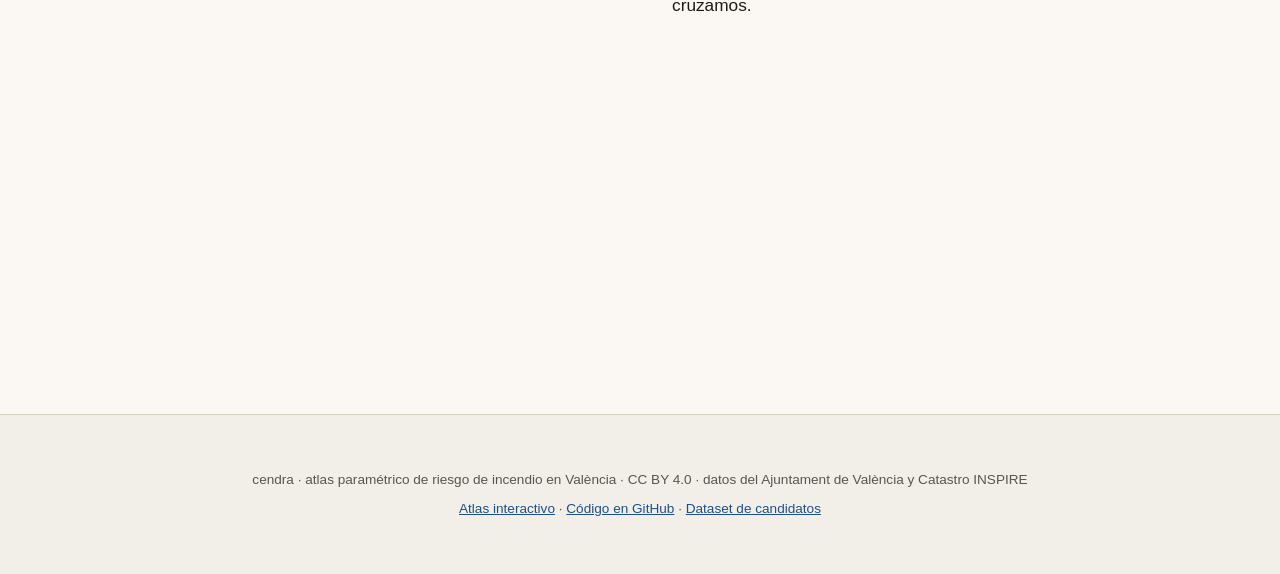
==== commit 148c428d: "Fix /historia: el incendio fue en el barrio de Campanar, no en Aiora El edificio Maravillas que ardi" ====
--- a/web/historia.html
+++ b/web/historia.html
@@ -44,7 +44,7 @@
           <g class="ventanas">
             <!-- 14 plantas x 4 ventanas -->
           </g>
-          <text x="100" y="40" text-anchor="middle" font-size="14" fill="#1c1b16" font-weight="700">14 plantas · Aiora</text>
+          <text x="100" y="40" text-anchor="middle" font-size="14" fill="#1c1b16" font-weight="700">14 plantas · Campanar</text>
         </svg>
       </div>
     </div>
@@ -109,7 +109,7 @@
     <div class="paso" data-paso="0">
       <p class="numero">0</p>
       <h2>València, 22 de febrero de 2024</h2>
-      <p>Un edificio de catorce plantas en el barrio de Aiora arde en una tarde tranquila de invierno. La fachada de composite con núcleo combustible empieza a propagar fuego de planta a planta a una velocidad que los servicios de emergencia no pueden contener desde la calle.</p>
+      <p>Un edificio de catorce plantas en el barrio de Campanar arde en una tarde tranquila de invierno. La fachada de composite con núcleo combustible empieza a propagar fuego de planta a planta a una velocidad que los servicios de emergencia no pueden contener desde la calle.</p>
       <p class="fuente">Fuente: investigación judicial, Juzgado de Instrucción nº 5 de València. Datos del SPEIS y Catastro INSPIRE.</p>
     </div>
 
